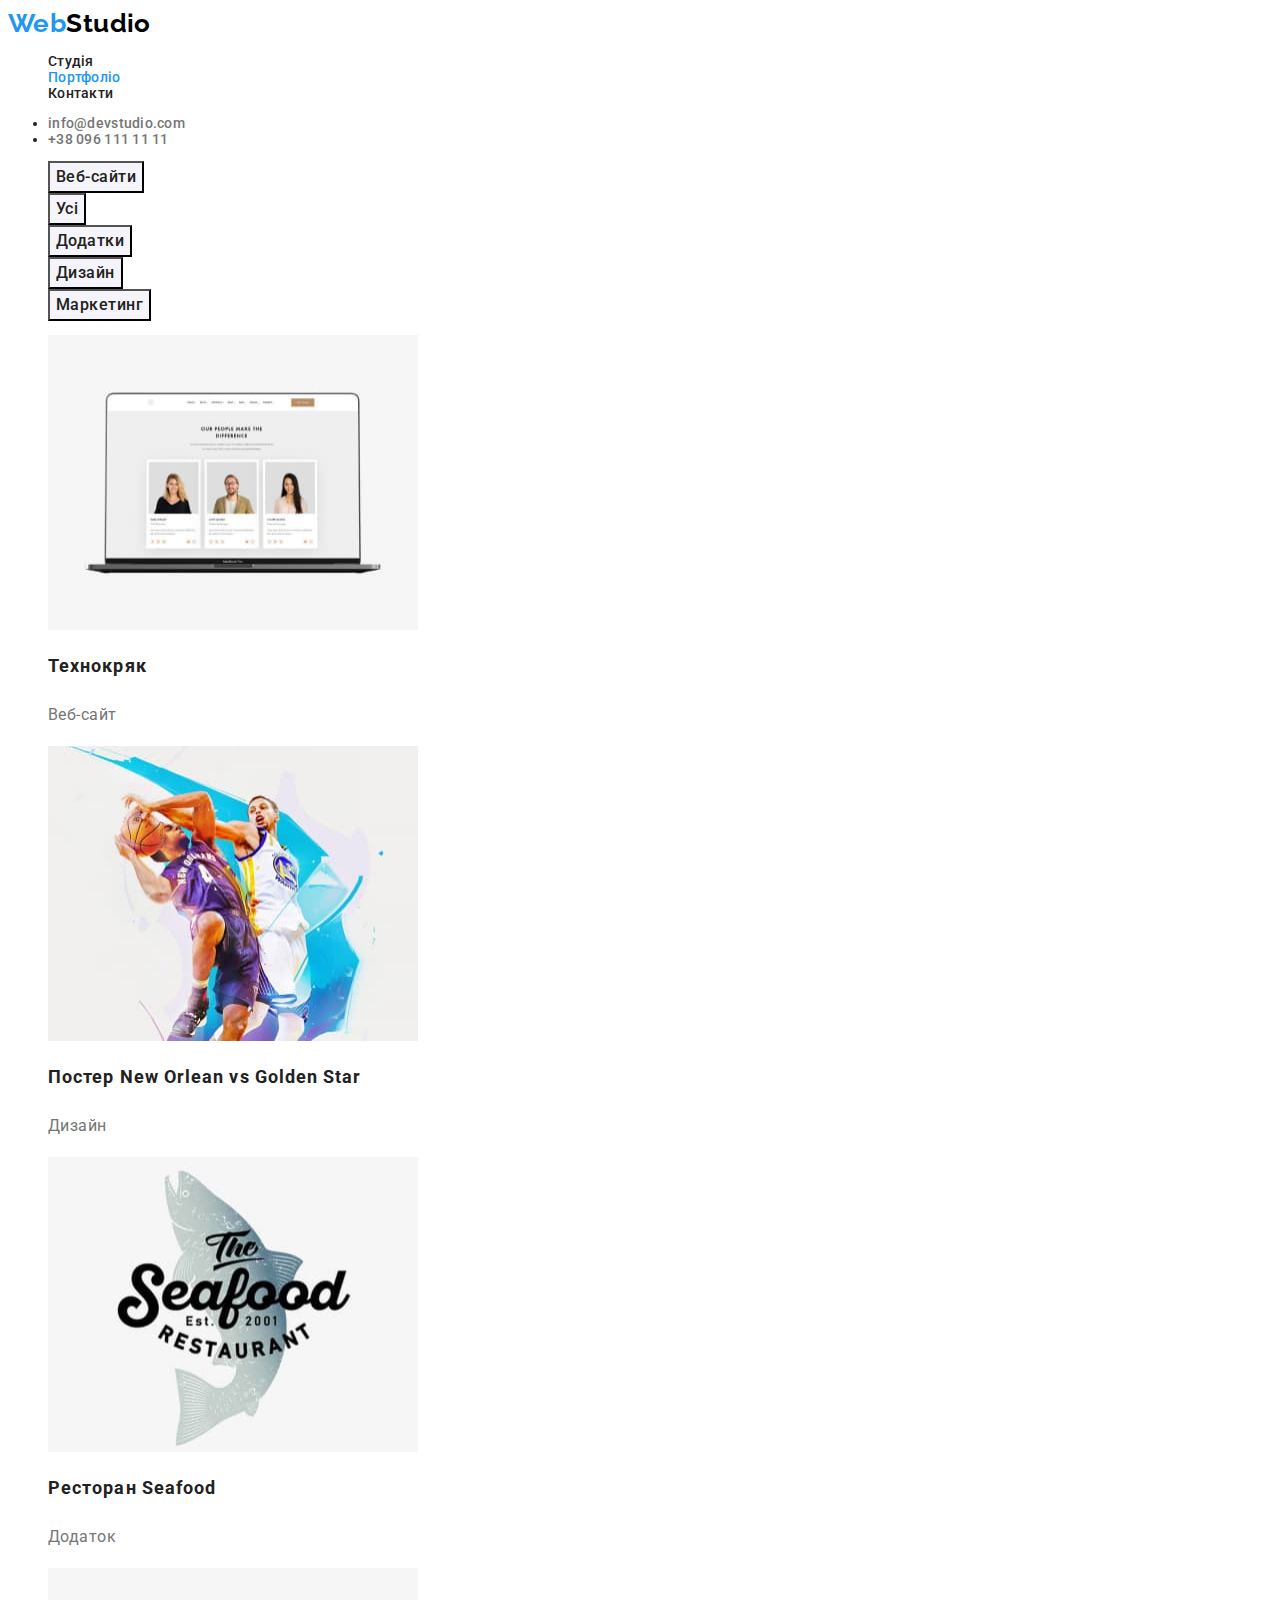
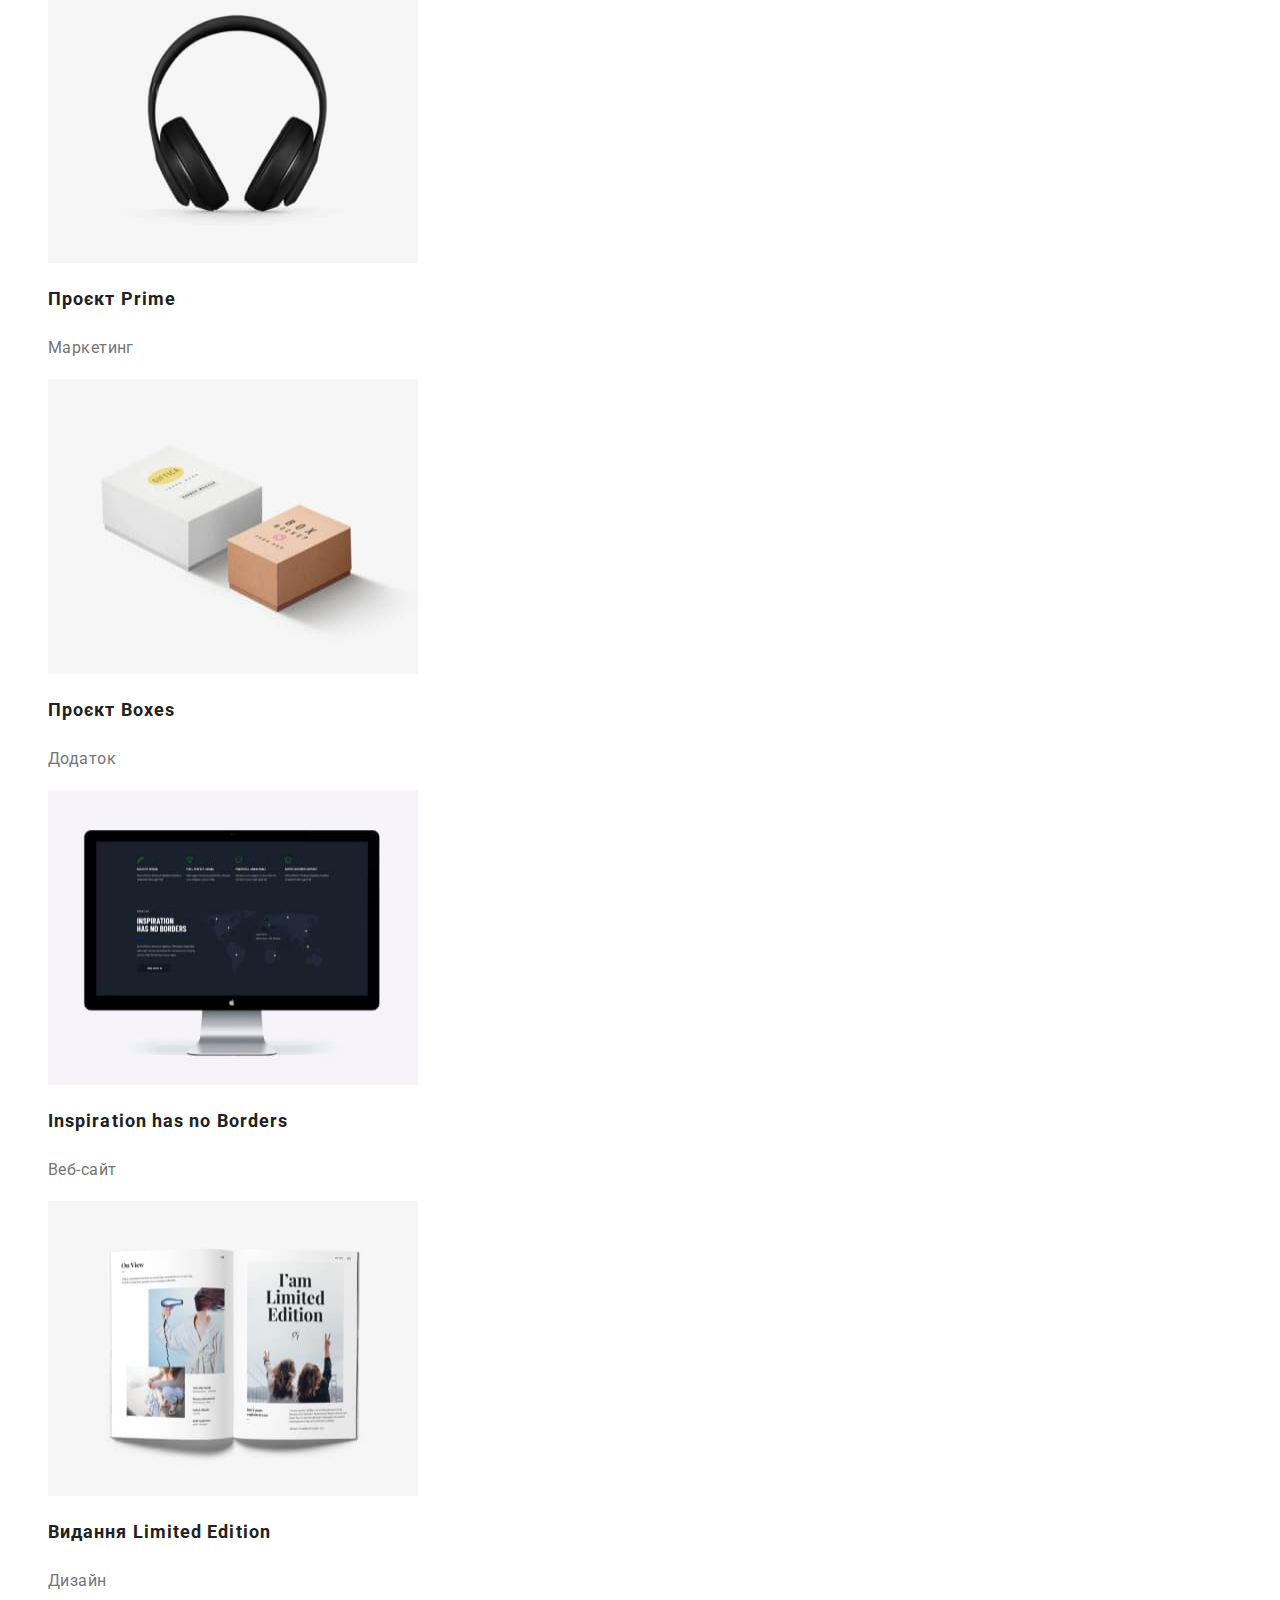
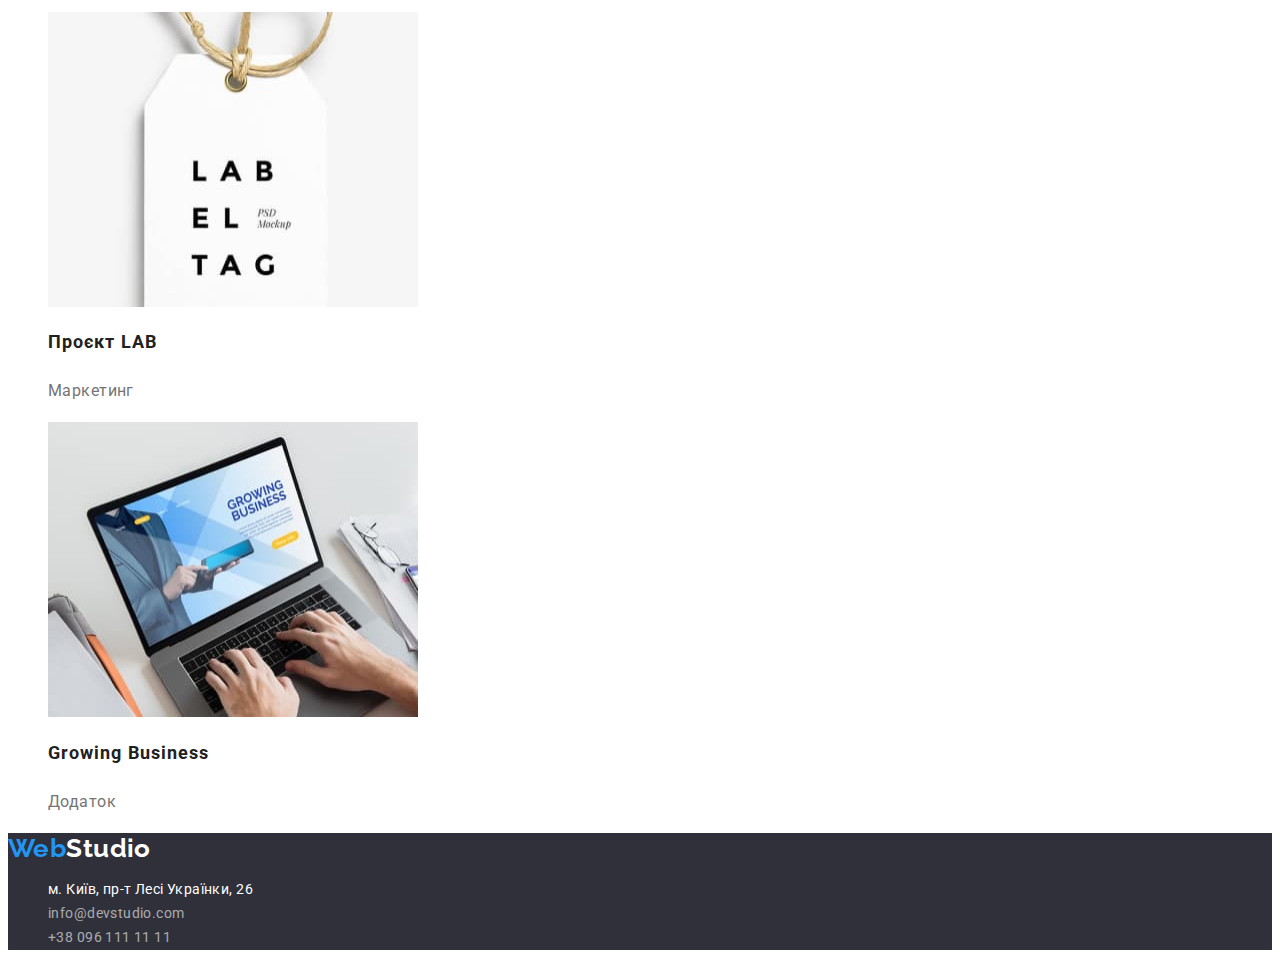
==== portfolio.html @ 7720a864 "Initial commit" ====
<!DOCTYPE html>
<html lang="uk">
<head>
    <meta charset="UTF-8">
    <meta http-equiv="X-UA-Compatible" content="IE=edge">
    <meta name="viewport" content="width=device-width, initial-scale=1.0">
    <title>Портфоліо</title>
    <link href="https://fonts.googleapis.com/css2?family=Raleway:wght@700&family=Roboto:wght@400;500;700;900&display=swap" rel="stylesheet">
    <link rel="stylesheet" href="./css/styles.css">
</head>
<body>
    <!--header-->
    <header class="header">
        <!--site logo-->
        <a lang="en" class="site-logo" href="./"><span class="site-logo-design">Web</span>Studio</a>
        <!--navigation-->
        <nav>
            <ul class="list">
                <li><a class="header-navigation-link" href="./">Студія</a></li>
                <li><a class="header-navigation-link current" href="./portfolio.html">Портфоліо</a></li>
                <li><a class="header-navigation-link" href="#">Контакти</a></li>
            </ul>
        </nav>
        <!--contacts in header-->
        <ul>
            <li><a class="header-navigation-email" href="mailto:info@devstudio.com">info@devstudio.com</a></li>
            <li><a class="header-navigation-phone" href="tel:+380961111111">+38 096 111 11 11</a></li>
        </ul>
    </header>
    <main>
        <section>
            <h1 class="projects-title">Наші проекти</h1>
            <ul class="projects-filter-buttons-list list">
                <li><button class="projects-filter-button" type="button">Веб-сайти</button></li>
                <li><button class="projects-filter-button" type="button">Усі</button></li>
                <li><button class="projects-filter-button" type="button">Додатки</button></li>
                <li><button class="projects-filter-button" type="button">Дизайн</button></li>
                <li><button class="projects-filter-button" type="button">Маркетинг</button></li>
            </ul>
            <ul class="projects list">
                <li>
                    <a class="project-link" href="#">
                        <img src="./images/technocrack.jpg" alt="Технокряк" width="370" height="295">
                        <h2 class="project-title">Технокряк</h2>
                        <p class="project-type">Веб-сайт</p>
                    </a>
                </li>
                <li>
                    <a class="project-link" href="#">
                        <img src="./images/poster_new-orlean.jpg" alt="Постер New Orlean vs Golden Star" width="370" height="295">
                        <h2 class="project-title">Постер New Orlean vs Golden Star</h2>
                        <p class="project-type">Дизайн</p>
                    </a>
                </li>
                <li>
                    <a class="project-link" href="">
                        <img src="./images/restaurant_seafood.jpg" alt="Ресторан Seafood" width="370" height="295">
                        <h2 class="project-title">Ресторан Seafood</h2>
                        <p class="project-type">Додаток</p>
                    </a>
                </li>
                <li>
                    <a class="project-link" href="#">
                        <img src="./images/project_prime.jpg" alt="Проєкт Prime" width="370" height="295">
                        <h2 class="project-title">Проєкт Prime</h2>
                        <p class="project-type">Маркетинг</p>
                    </a>
                </li>
                <li>
                    <a class="project-link" href="#">
                        <img src="./images/project_boxes.jpg" alt="Проєкт Boxes" width="370" height="295">
                        <h2 class="project-title">Проєкт Boxes</h2>
                        <p class="project-type">Додаток</p>
                    </a>
                </li>
                <li>
                    <a class="project-link" href="#">
                        <img src="./images/inspiration_has_no_borders.jpg" alt="Inspiration has no Borders" width="370" height="295">
                        <h2 class="project-title">Inspiration has no Borders</h2>
                        <p class="project-type">Веб-сайт</p>
                    </a>
                </li>
                <li>
                    <a class="project-link" href="#">
                        <img src="./images/book_limited-edition.jpg" alt="Видання Limited Edition" width="370" height="295">
                        <h2 class="project-title">Видання Limited Edition</h2>
                        <p class="project-type">Дизайн</p>
                    </a>
                </li>
                <li>
                    <a class="project-link" href="#">
                        <img src="./images/project_lab.jpg" alt="Проєкт LAB" width="370" height="295">
                        <h2 class="project-title">Проєкт LAB</h2>
                        <p class="project-type">Маркетинг</p>
                    </a>
                </li>
                <li>
                    <a class="project-link" href="#">
                        <img src="./images/growing-business.jpg" alt="Growing Business" width="370" height="295">
                        <h2 class="project-title">Growing Business</h2>
                        <p class="project-type">Додаток</p>
                    </a>
                </li>
            </ul>
        </section>
    </main>
    <!--footer-->
    <footer class="footer">
        <a lang="en" class="site-logo footer-logo" href="./"><span class="site-logo-design">Web</span>Studio</a>
        <address>
            <ul class="list">
                <li class="footer-physical-address">м. Київ, пр-т Лесі Українки, 26</li>
                <li><a class="footer-contact" href="mailto:info@devstudio.com">info@devstudio.com</a></li>
                <li><a class="footer-contact" href="tel:+380961111111">+38 096 111 11 11</a></li>
            </ul>
        </address>
    </footer>
</body>
</html>
---- css/styles.css ----
:root {
    --body-text-color: #212121;
    --header-navigation-link-hover-color: #2196F3;
    --site-logo-color: #000000;
    --header-contacts-color: #757575;
    --header-navigation-link-color: #212121;
    --header-current-color: #2196F3;
    --hero-title-color: #FFFFFF;
    --hero-button-background-color: #2196F3;
    --hero-button-background-active-color: #188CE8;
    --hero-button-text-color: #FFFFFF;
    --skill-text-color: #757575;
    --company-works-title-color: #212121;
    --company-worker-name-color: #212121;
    --company-worker-position-color: #757575;
    --projects-filter-button-background: #F5F4FA;
    --projects-filter-button-hover-color: #FFFFFF;
    --projects-filter-button-hover-background-color: #2196F3;
    --projects-filter-button-text-color: #212121;
    --projects-link-color: #212121;
    --project-title-color: #212121;
    --projects-type-color: #757575;
    --footer-logo-color: #FFFFFF;
    --footer-background-color: #2F303A;
    --footer-physical-address-color: #FFFFFF;
    --footer-contacts-color: rgba(255, 255, 255, 0.6);
    --footer-contacts-hove-focus-color: #2196F3;
}

body {
    font-family: "Roboto", sans-serif;
    font-size: 14px;
    letter-spacing: 0.03em;
    color: var(--body-text-color);
}

.list {
    list-style: none;
}

.site-logo {
    font-family: "Raleway", sans-serif;
    font-style: normal;
    font-size: 26px;
    font-weight: 700;
    line-height: 1.1923;
    text-decoration: none;
    color: var(--site-logo-color);
}

.site-logo-design {
    color: var(--header-navigation-link-hover-color);
}

.header-navigation-link {
    font-style: normal;
    font-weight: 500;
    line-height: 1.1428;
    letter-spacing: 0.02em;
    text-decoration: none;
    color: var(--header-navigation-link-color);

}

.header-navigation-email,
.header-navigation-phone {
    font-weight: 500;
    line-height: 1.1428;
    letter-spacing: 0.02em;
    text-decoration: none;
    color: var(--header-contacts-color);
}

.header-navigation-link:hover,
.header-navigation-email:hover,
.header-navigation-phone:hover,
.header-navigation-link:focus,
.header-navigation-email:focus,
.header-navigation-phone:focus {
    color: var(--header-navigation-link-hover-color);
}

.current {
    color: var(--header-current-color);
}

.hero {
    background-color: var(--footer-background-color);
}

.hero-title {
    font-weight: 900;
    font-size: 44px;
    line-height: 1.3636;
    text-align: center;
    letter-spacing: 0.06em;
    text-transform: uppercase;
    color: var(--hero-title-color);
}

.hero-button {
    background: var(--hero-button-background-color);
    font-family: "Roboto", sans-serif;
    font-style: normal;
    font-size: 16px;
    font-weight: 700;
    line-height: 1.875;
    align-items: center;
    text-align: center;
    letter-spacing: 0.06em;
    cursor: pointer;
    color: var(--hero-button-text-color);
}

.hero-button:active {
    background: var(--hero-button-background-active-color);
}

.skill-title {
    font-style: normal;
    font-size: 14px;
    line-height: 1.1428;
    text-transform: uppercase;
}

.skill-text {
    font-style: normal;
    font-weight: 400;
    line-height: 1.7142;
    color: var(--skill-text-color);
}

.company-works-title,
.company-team-title {
    font-style: normal;
    font-size: 36px;
    line-height: 1.1666;
    text-align: center;
    color: var(--company-works-title-color);
}

.company-worker-name {
    font-style: normal;
    font-size: 16px;
    font-weight: 500;
    line-height: 1.1875;
    text-align: center;
    color: var(--company-worker-name-color);
}

.company-worker-position {
    font-size: 16px;
    line-height: 19px;
    text-align: center;
    color: var(--company-worker-position-color);
}

/* hide h1 */
.projects-title,
.skills-title {
    position: absolute;
    width: 1px;
    height: 1px;
    margin: -1px;
    padding: 0;
    overflow: hidden;
    border: 0;
    clip: rect(0 0 0 0);
}

.projects-filter-button {
    background: var(--projects-filter-button-background);
    font-family: "Roboto", sans-serif;
    font-style: normal;
    font-size: 16px;
    font-weight: 500;
    line-height: 1.625;
    text-align: center;
    letter-spacing: 0.03em;
    cursor: pointer;
    color: var(--projects-filter-button-text-color);
}

.projects-filter-button:hover,
.projects-filter-button:focus {
    background: var(--projects-filter-button-hover-background-color);
    color: var(--projects-filter-button-hover-color);
}

.project-link {
    text-decoration: none;
    color: var(--projects-link-color);
}

.project-title {
    font-style: normal;
    font-size: 18px;
    line-height: 2;
    letter-spacing: 0.06em;
    color: var(--project-title-color);
}

.project-type {
    font-style: normal;
    font-size: 16px;
    line-height: 1.875;
    color: var(--projects-type-color);
}

.footer {
    background-color: var(--footer-background-color);
}

.footer-logo {
    color: var(--footer-logo-color);
}

.footer-physical-address {
    font-style: normal;
    font-size: 14px;
    line-height: 1.7142;
    color: var(--footer-physical-address-color);
}

.footer-contact {
    font-style: normal;
    line-height: 1.7142;
    text-decoration: none;
    color: var(--footer-contacts-color);
}

.footer-contact:hover,
.footer-contact:focus {
    color: var(--footer-contacts-hove-focus-color);
}
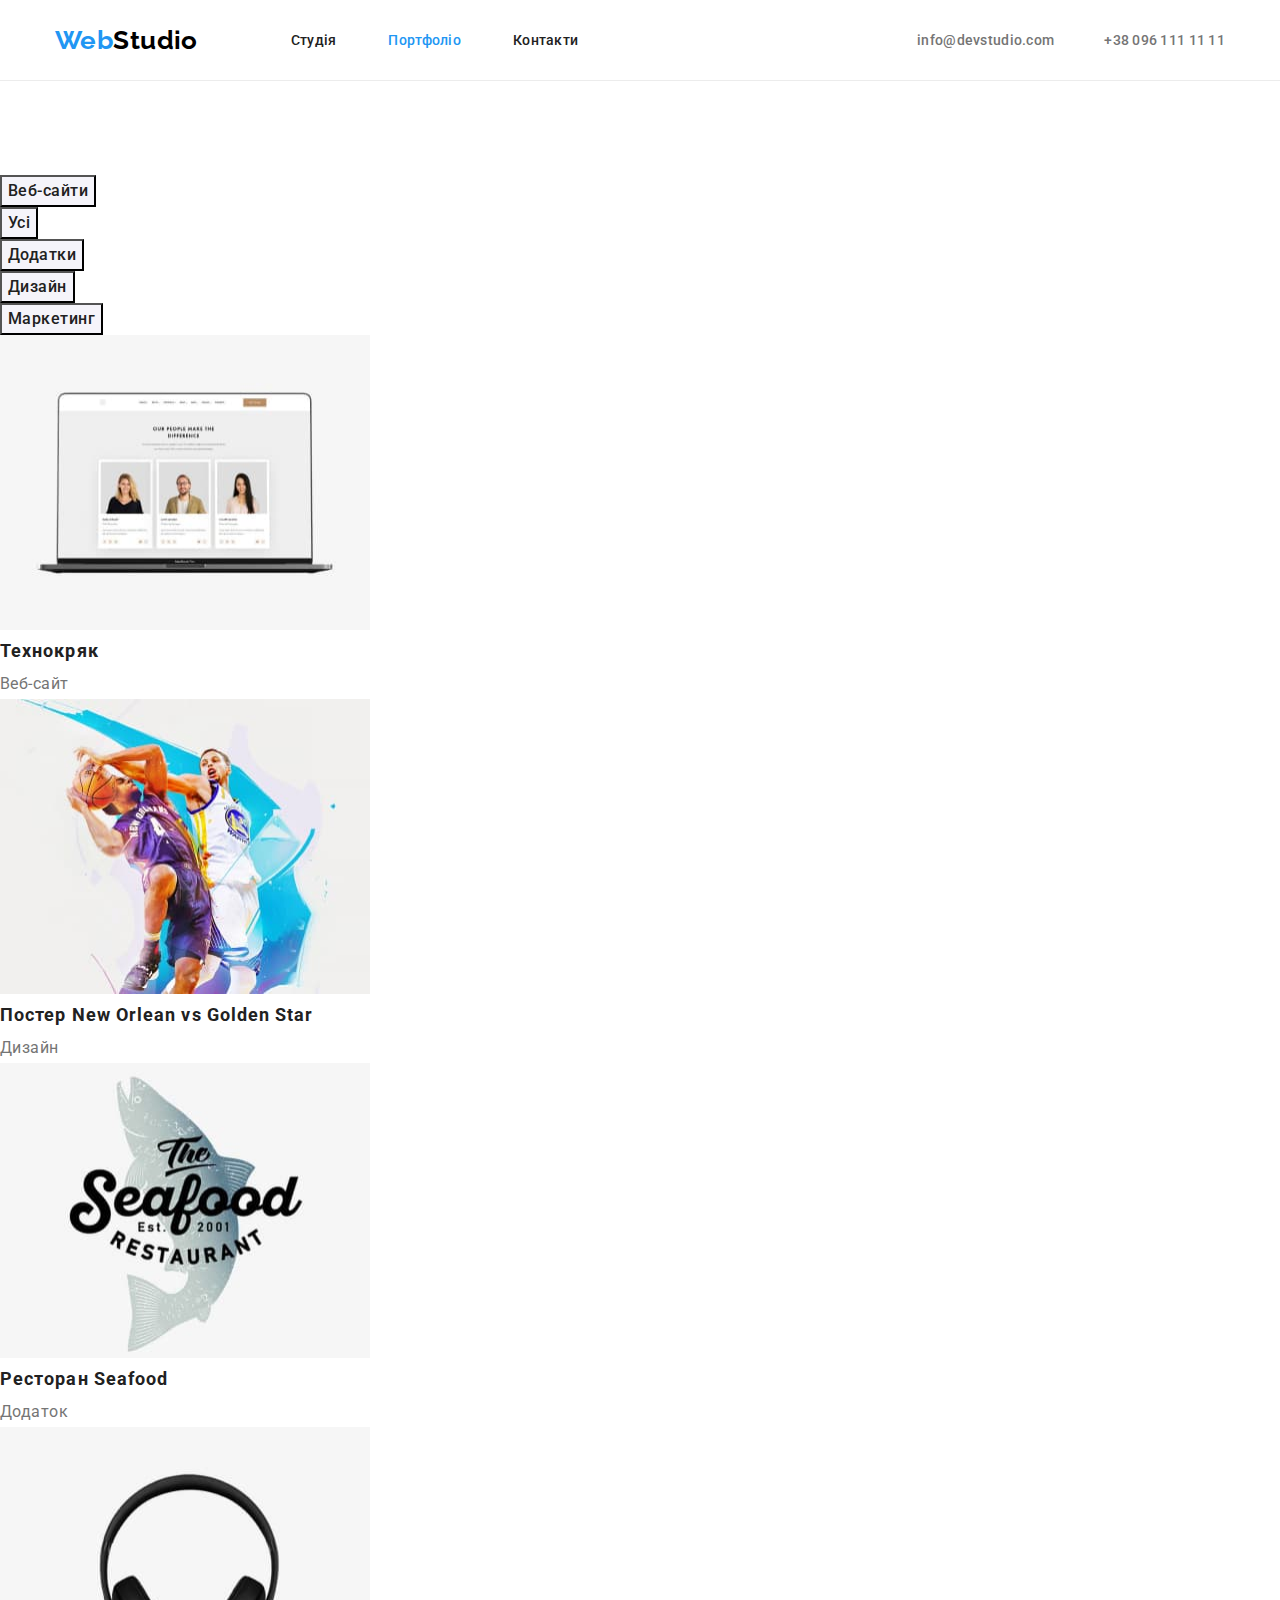
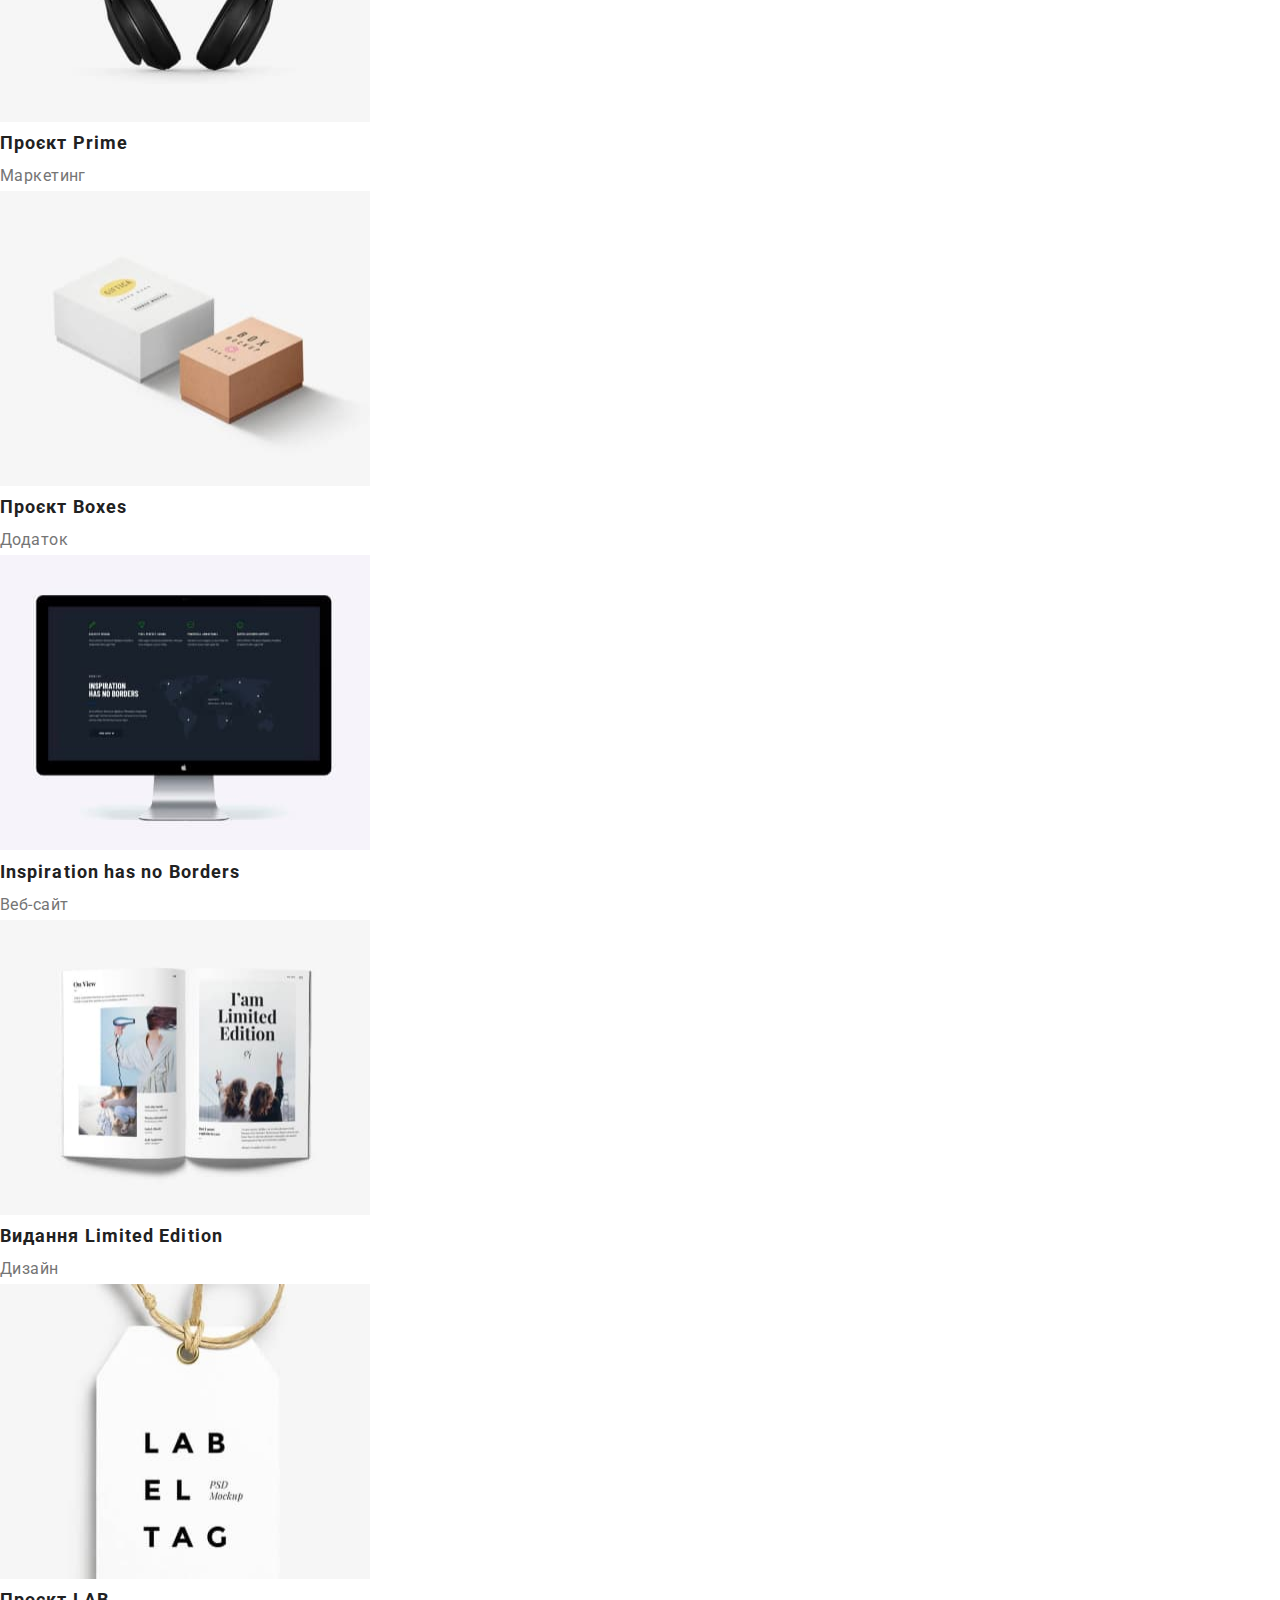
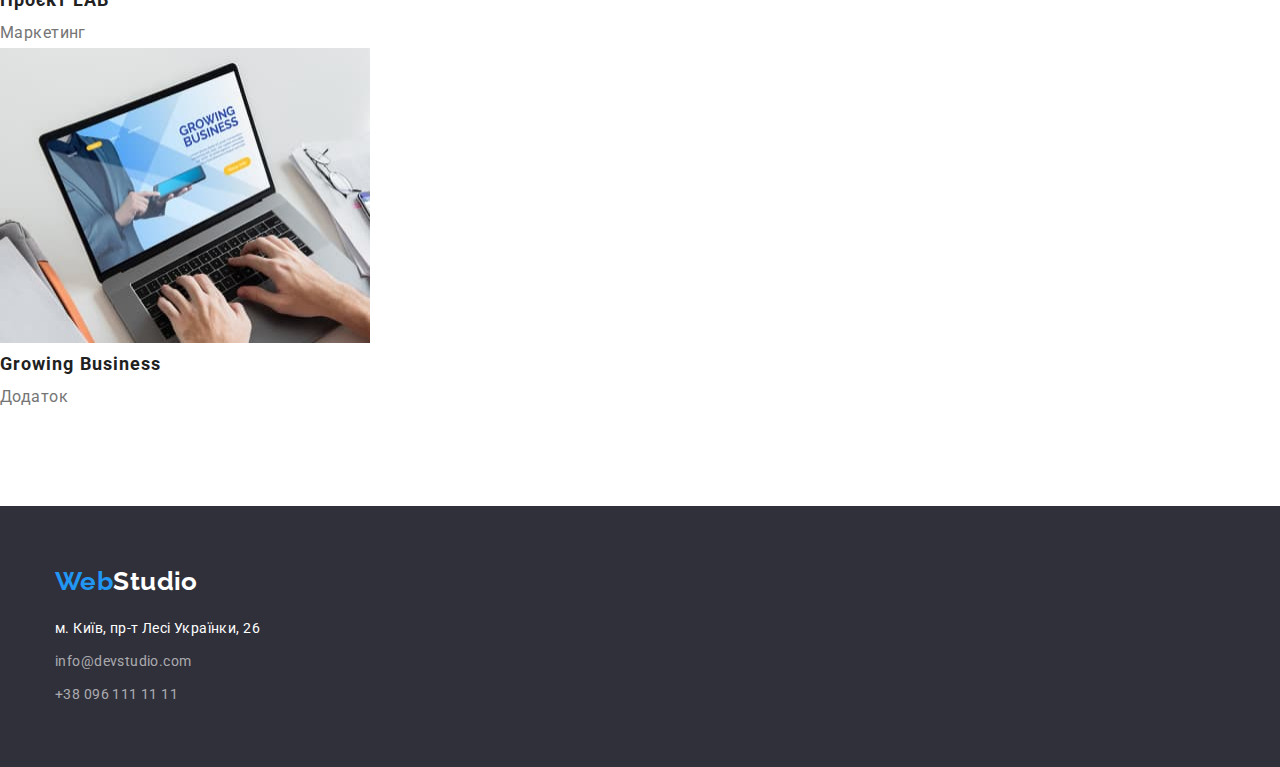
==== commit 57fc1e4a: "test index.html 31.10.2022" ====
--- a/portfolio.html
+++ b/portfolio.html
@@ -5,30 +5,38 @@
     <meta http-equiv="X-UA-Compatible" content="IE=edge">
     <meta name="viewport" content="width=device-width, initial-scale=1.0">
     <title>Портфоліо</title>
+    <link rel="preconnect" href="https://fonts.googleapis.com">
+    <link rel="preconnect" href="https://fonts.gstatic.com" crossorigin>
     <link href="https://fonts.googleapis.com/css2?family=Raleway:wght@700&family=Roboto:wght@400;500;700;900&display=swap" rel="stylesheet">
+    <link rel="stylesheet" href="https://cdnjs.cloudflare.com/ajax/libs/modern-normalize/1.1.0/modern-normalize.css"
+        integrity="sha512-Y0MM+V6ymRKN2zStTqzQ227DWhhp4Mzdo6gnlRnuaNCbc+YN/ZH0sBCLTM4M0oSy9c9VKiCvd4Jk44aCLrNS5Q=="
+        crossorigin="anonymous" referrerpolicy="no-referrer" />
     <link rel="stylesheet" href="./css/styles.css">
 </head>
 <body>
     <!--header-->
     <header class="header">
-        <!--site logo-->
-        <a lang="en" class="site-logo" href="./"><span class="site-logo-design">Web</span>Studio</a>
-        <!--navigation-->
-        <nav>
-            <ul class="list">
-                <li><a class="header-navigation-link" href="./">Студія</a></li>
-                <li><a class="header-navigation-link current" href="./portfolio.html">Портфоліо</a></li>
-                <li><a class="header-navigation-link" href="#">Контакти</a></li>
+        <div class="header-navigation container">
+            <!--site logo-->
+            <a lang="en" class="site-logo" href="./"><span class="site-logo-design">Web</span>Studio</a>
+            <!--navigation-->
+            <nav>
+                <ul class="header-navigation-links list">
+                    <li class="list-item"><a class="header-navigation-link" href="./">Студія</a></li>
+                    <li class="list-item"><a class="header-navigation-link current" href="./portfolio.html">Портфоліо</a></li>
+                    <li class="list-item"><a class="header-navigation-link" href="#">Контакти</a></li>
+                </ul>
+            </nav>
+            <!--contacts in header-->
+            <ul class="header-navigation-contacts list">
+                <li class="list-item"><a class="header-navigation-email"
+                        href="mailto:info@devstudio.com">info@devstudio.com</a></li>
+                <li class="list-item"><a class="header-navigation-phone" href="tel:+380961111111">+38 096 111 11 11</a></li>
             </ul>
-        </nav>
-        <!--contacts in header-->
-        <ul>
-            <li><a class="header-navigation-email" href="mailto:info@devstudio.com">info@devstudio.com</a></li>
-            <li><a class="header-navigation-phone" href="tel:+380961111111">+38 096 111 11 11</a></li>
-        </ul>
+        </div>
     </header>
     <main>
-        <section>
+        <section class="section">
             <h1 class="projects-title">Наші проекти</h1>
             <ul class="projects-filter-buttons-list list">
                 <li><button class="projects-filter-button" type="button">Веб-сайти</button></li>
@@ -106,14 +114,16 @@
     </main>
     <!--footer-->
     <footer class="footer">
-        <a lang="en" class="site-logo footer-logo" href="./"><span class="site-logo-design">Web</span>Studio</a>
-        <address>
-            <ul class="list">
-                <li class="footer-physical-address">м. Київ, пр-т Лесі Українки, 26</li>
-                <li><a class="footer-contact" href="mailto:info@devstudio.com">info@devstudio.com</a></li>
-                <li><a class="footer-contact" href="tel:+380961111111">+38 096 111 11 11</a></li>
-            </ul>
-        </address>
+        <div class="container">
+            <a lang="en" class="site-logo footer-logo" href="./"><span class="site-logo-design">Web</span>Studio</a>
+            <address>
+                <ul class="footer-contacts-list list">
+                    <li class="footer-physical-address">м. Київ, пр-т Лесі Українки, 26</li>
+                    <li><a class="footer-contact" href="mailto:info@devstudio.com">info@devstudio.com</a></li>
+                    <li><a class="footer-contact" href="tel:+380961111111">+38 096 111 11 11</a></li>
+                </ul>
+            </address>
+        </div>
     </footer>
 </body>
 </html>--- a/css/styles.css
+++ b/css/styles.css
@@ -5,6 +5,7 @@
     --header-contacts-color: #757575;
     --header-navigation-link-color: #212121;
     --header-current-color: #2196F3;
+    --header-border-color: #ECECEC;
     --hero-title-color: #FFFFFF;
     --hero-button-background-color: #2196F3;
     --hero-button-background-active-color: #188CE8;
@@ -21,10 +22,14 @@
     --project-title-color: #212121;
     --projects-type-color: #757575;
     --footer-logo-color: #FFFFFF;
-    --footer-background-color: #2F303A;
+    --hero-footer-background-color: #2F303A;
     --footer-physical-address-color: #FFFFFF;
     --footer-contacts-color: rgba(255, 255, 255, 0.6);
     --footer-contacts-hove-focus-color: #2196F3;
+}
+
+html {
+    box-sizing: border-box;
 }
 
 body {
@@ -34,7 +39,40 @@
     color: var(--body-text-color);
 }
 
+h1,
+h2,
+h3,
+p {
+    margin-top: 0;
+    margin-bottom: 0;
+}
+
+.container {
+    margin-left: auto;
+    margin-right: auto;
+    padding-left: 15px;
+    padding-right: 15px;
+    width: 1200px;
+}
+
+.section {
+    padding-top: 94px;
+    padding-bottom: 94px;
+}
+
+.header {
+    /* background-color: tomato; */
+    border-bottom: 1px solid var(--header-border-color);
+}
+
+.header-navigation {
+    display: flex;
+    align-items: center;
+}
+
 .list {
+    padding: 0;
+    margin: 0;
     list-style: none;
 }
 
@@ -52,7 +90,33 @@
     color: var(--header-navigation-link-hover-color);
 }
 
+.header-navigation-links {
+    display: flex;
+    margin-left: 93px;
+}
+
+.header-navigation-links .header-navigation-link,
+.header-navigation-contacts .header-navigation-email,
+.header-navigation-contacts .header-navigation-phone {
+    padding-top: 32px;
+    padding-bottom: 32px;
+}
+
+.header-navigation-links .list-item + .list-item {
+    margin-left: 52px;
+}
+
+.header-navigation-contacts .list-item + .list-item {
+    margin-left: 50px;
+}
+
+.header-navigation-contacts {
+    display: flex;
+    margin-left: auto;
+}
+
 .header-navigation-link {
+    display: block;
     font-style: normal;
     font-weight: 500;
     line-height: 1.1428;
@@ -64,6 +128,7 @@
 
 .header-navigation-email,
 .header-navigation-phone {
+    display: block;
     font-weight: 500;
     line-height: 1.1428;
     letter-spacing: 0.02em;
@@ -85,10 +150,12 @@
 }
 
 .hero {
-    background-color: var(--footer-background-color);
+    text-align: center;
+    background-color: var(--hero-footer-background-color);
 }
 
 .hero-title {
+    margin-bottom: 30px;
     font-weight: 900;
     font-size: 44px;
     line-height: 1.3636;
@@ -100,6 +167,8 @@
 
 .hero-button {
     background: var(--hero-button-background-color);
+    width: 216px;
+    height: 50px;
     font-family: "Roboto", sans-serif;
     font-style: normal;
     font-size: 16px;
@@ -110,13 +179,28 @@
     letter-spacing: 0.06em;
     cursor: pointer;
     color: var(--hero-button-text-color);
+    border: none;
+    border-radius: 4px;
 }
 
 .hero-button:active {
     background: var(--hero-button-background-active-color);
 }
 
+.company-skills-list {
+    display: flex;
+}
+
+.company-skills-list .skill + .skill {
+    margin-left: 30px;
+}
+
+.skill {
+    width: 270px;
+}
+
 .skill-title {
+    margin-bottom: 10px;
     font-style: normal;
     font-size: 14px;
     line-height: 1.1428;
@@ -130,8 +214,17 @@
     color: var(--skill-text-color);
 }
 
+.company-works-list {
+    display: flex;
+}
+
+.company-works-list .work + .work {
+    margin-left: 30px;
+}
+
 .company-works-title,
 .company-team-title {
+    margin-bottom: 50px;
     font-style: normal;
     font-size: 36px;
     line-height: 1.1666;
@@ -139,7 +232,25 @@
     color: var(--company-works-title-color);
 }
 
+.company-worker-list {
+    display: flex;
+}
+
+.company-worker-list .team-card + .team-card{
+    margin-left: 30px;
+}
+
+.team-card {
+    /* background-color: red;
+    border: 2px solid black; */
+    box-shadow: 0px 1px 3px rgba(0, 0, 0, 0.12), 0px 1px 1px rgba(0, 0, 0, 0.14), 0px 2px 1px rgba(0, 0, 0, 0.2);
+    border-bottom-left-radius: 4px;
+    border-bottom-right-radius: 4px;
+}
+
 .company-worker-name {
+    padding-top: 30px;
+    margin-bottom: 10px;
     font-style: normal;
     font-size: 16px;
     font-weight: 500;
@@ -149,13 +260,14 @@
 }
 
 .company-worker-position {
+    padding-bottom: 30px;
     font-size: 16px;
     line-height: 19px;
     text-align: center;
     color: var(--company-worker-position-color);
 }
 
-/* hide h1 */
+/* hide h1, h2 */
 .projects-title,
 .skills-title {
     position: absolute;
@@ -208,14 +320,27 @@
 }
 
 .footer {
-    background-color: var(--footer-background-color);
+    background-color: var(--hero-footer-background-color);
 }
 
 .footer-logo {
+    display: block;
+    padding-top: 60px;
+    margin-bottom: 20px;
     color: var(--footer-logo-color);
 }
 
+.footer-contacts-list {
+    padding-bottom: 60px;
+}
+
+.footer-contacts-list li:not(:last-child) {
+    margin-bottom: 9px;
+}
+
 .footer-physical-address {
+    display: block;
+    margin-bottom: 9px;
     font-style: normal;
     font-size: 14px;
     line-height: 1.7142;
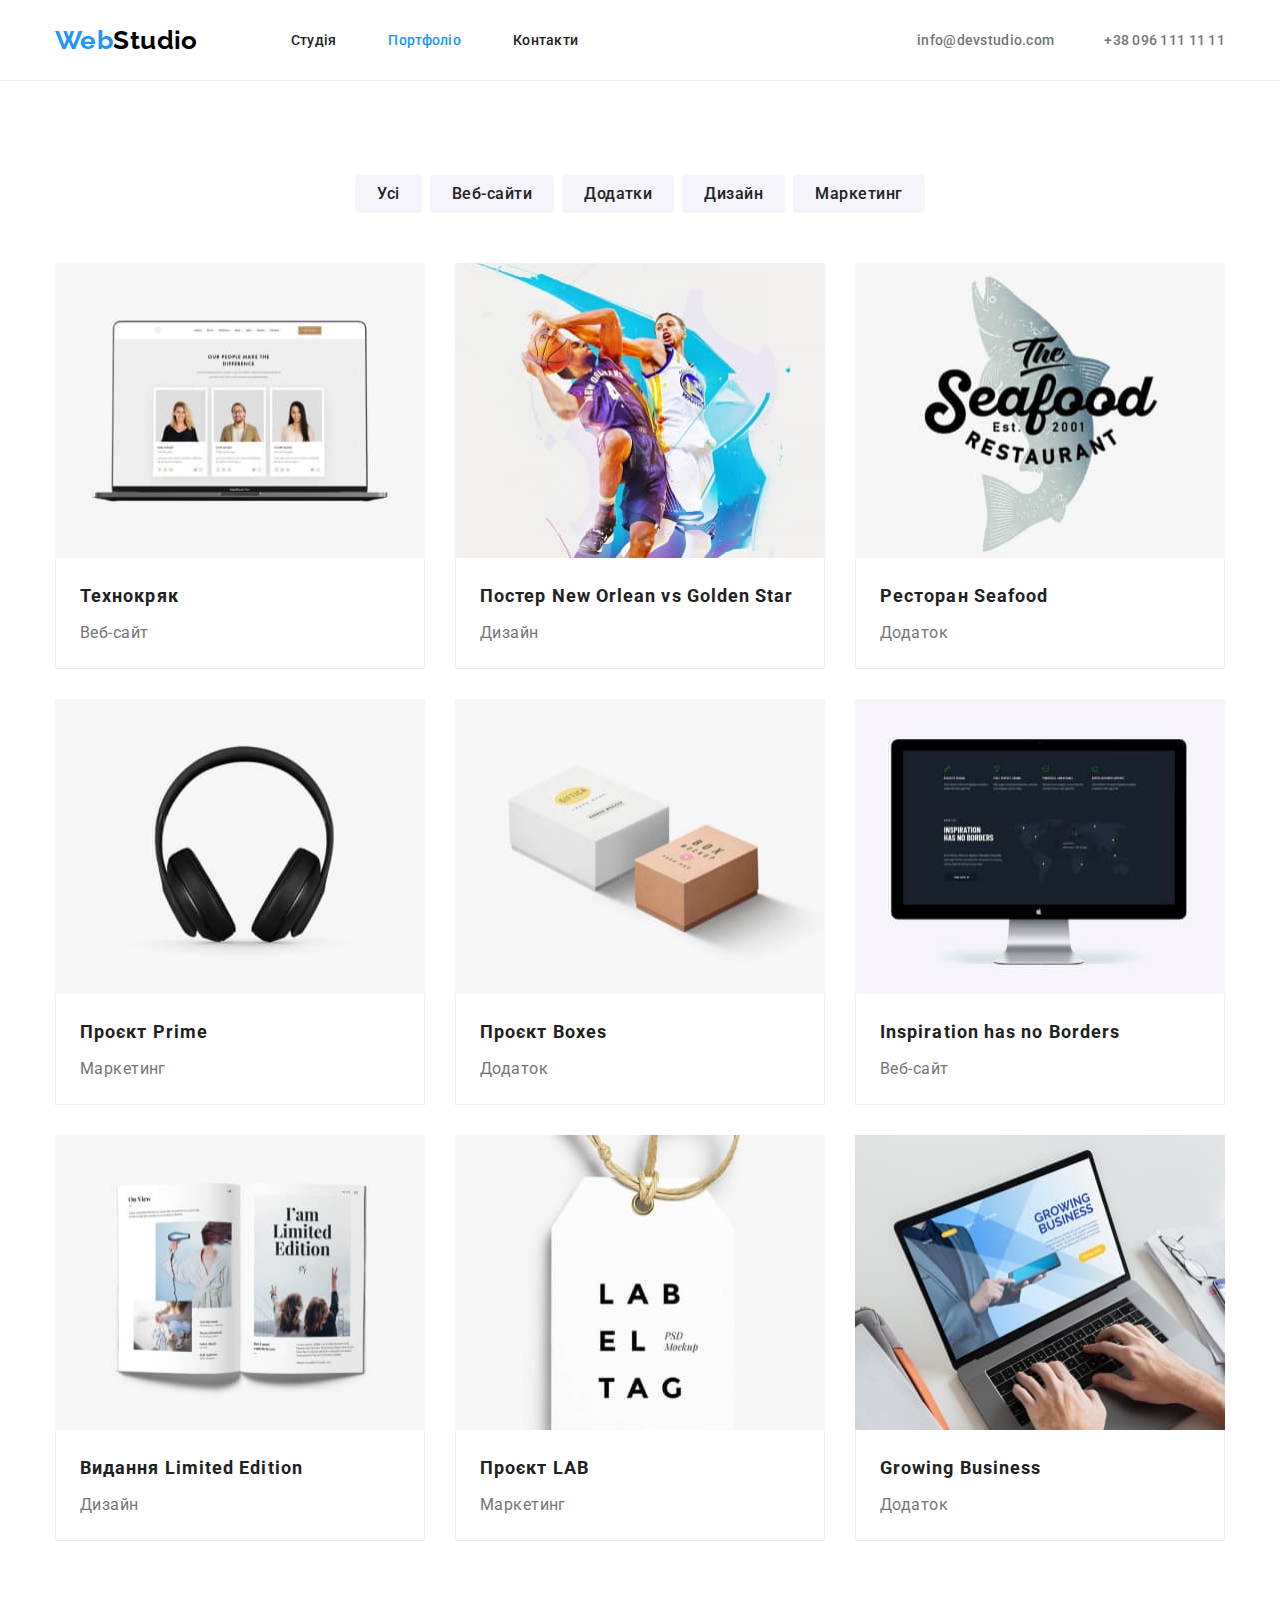
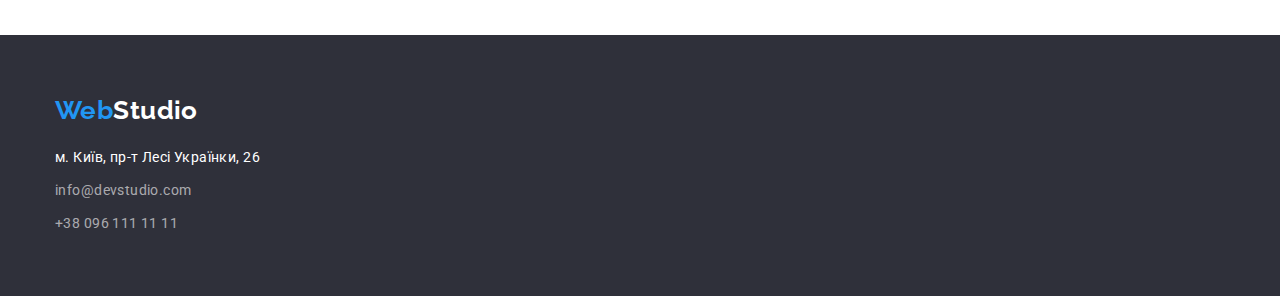
==== commit 82b2e7c4: "Updates" ====
--- a/portfolio.html
+++ b/portfolio.html
@@ -8,9 +8,7 @@
     <link rel="preconnect" href="https://fonts.googleapis.com">
     <link rel="preconnect" href="https://fonts.gstatic.com" crossorigin>
     <link href="https://fonts.googleapis.com/css2?family=Raleway:wght@700&family=Roboto:wght@400;500;700;900&display=swap" rel="stylesheet">
-    <link rel="stylesheet" href="https://cdnjs.cloudflare.com/ajax/libs/modern-normalize/1.1.0/modern-normalize.css"
-        integrity="sha512-Y0MM+V6ymRKN2zStTqzQ227DWhhp4Mzdo6gnlRnuaNCbc+YN/ZH0sBCLTM4M0oSy9c9VKiCvd4Jk44aCLrNS5Q=="
-        crossorigin="anonymous" referrerpolicy="no-referrer" />
+    <link rel="stylesheet" href="https://cdnjs.cloudflare.com/ajax/libs/modern-normalize/1.1.0/modern-normalize.css">
     <link rel="stylesheet" href="./css/styles.css">
 </head>
 <body>
@@ -36,80 +34,101 @@
         </div>
     </header>
     <main>
-        <section class="section">
-            <h1 class="projects-title">Наші проекти</h1>
-            <ul class="projects-filter-buttons-list list">
-                <li><button class="projects-filter-button" type="button">Веб-сайти</button></li>
-                <li><button class="projects-filter-button" type="button">Усі</button></li>
-                <li><button class="projects-filter-button" type="button">Додатки</button></li>
-                <li><button class="projects-filter-button" type="button">Дизайн</button></li>
-                <li><button class="projects-filter-button" type="button">Маркетинг</button></li>
-            </ul>
-            <ul class="projects list">
-                <li>
-                    <a class="project-link" href="#">
-                        <img src="./images/technocrack.jpg" alt="Технокряк" width="370" height="295">
-                        <h2 class="project-title">Технокряк</h2>
-                        <p class="project-type">Веб-сайт</p>
-                    </a>
-                </li>
-                <li>
-                    <a class="project-link" href="#">
-                        <img src="./images/poster_new-orlean.jpg" alt="Постер New Orlean vs Golden Star" width="370" height="295">
-                        <h2 class="project-title">Постер New Orlean vs Golden Star</h2>
-                        <p class="project-type">Дизайн</p>
-                    </a>
-                </li>
-                <li>
-                    <a class="project-link" href="">
-                        <img src="./images/restaurant_seafood.jpg" alt="Ресторан Seafood" width="370" height="295">
-                        <h2 class="project-title">Ресторан Seafood</h2>
-                        <p class="project-type">Додаток</p>
-                    </a>
-                </li>
-                <li>
-                    <a class="project-link" href="#">
-                        <img src="./images/project_prime.jpg" alt="Проєкт Prime" width="370" height="295">
-                        <h2 class="project-title">Проєкт Prime</h2>
-                        <p class="project-type">Маркетинг</p>
-                    </a>
-                </li>
-                <li>
-                    <a class="project-link" href="#">
-                        <img src="./images/project_boxes.jpg" alt="Проєкт Boxes" width="370" height="295">
-                        <h2 class="project-title">Проєкт Boxes</h2>
-                        <p class="project-type">Додаток</p>
-                    </a>
-                </li>
-                <li>
-                    <a class="project-link" href="#">
-                        <img src="./images/inspiration_has_no_borders.jpg" alt="Inspiration has no Borders" width="370" height="295">
-                        <h2 class="project-title">Inspiration has no Borders</h2>
-                        <p class="project-type">Веб-сайт</p>
-                    </a>
-                </li>
-                <li>
-                    <a class="project-link" href="#">
-                        <img src="./images/book_limited-edition.jpg" alt="Видання Limited Edition" width="370" height="295">
-                        <h2 class="project-title">Видання Limited Edition</h2>
-                        <p class="project-type">Дизайн</p>
-                    </a>
-                </li>
-                <li>
-                    <a class="project-link" href="#">
-                        <img src="./images/project_lab.jpg" alt="Проєкт LAB" width="370" height="295">
-                        <h2 class="project-title">Проєкт LAB</h2>
-                        <p class="project-type">Маркетинг</p>
-                    </a>
-                </li>
-                <li>
-                    <a class="project-link" href="#">
-                        <img src="./images/growing-business.jpg" alt="Growing Business" width="370" height="295">
-                        <h2 class="project-title">Growing Business</h2>
-                        <p class="project-type">Додаток</p>
-                    </a>
-                </li>
-            </ul>
+        <section class="projects section">
+            <div class="container">
+                <h1 class="projects-title">Наші проекти</h1>
+                <ul class="projects-filter-buttons-list list">
+                    <li class="projects-filter-item"><button class="projects-filter-button" type="button">Усі</button></li>
+                    <li class="projects-filter-item"><button class="projects-filter-button" type="button">Веб-сайти</button></li>
+                    <li class="projects-filter-item"><button class="projects-filter-button" type="button">Додатки</button></li>
+                    <li class="projects-filter-item"><button class="projects-filter-button" type="button">Дизайн</button></li>
+                    <li class="projects-filter-item"><button class="projects-filter-button" type="button">Маркетинг</button></li>
+                </ul>
+                <ul class="projects-list list">
+                    <li class="projects-item">
+                        <a class="project-link" href="#">
+                            <img class="project-image" src="./images/technocrack.jpg" alt="Технокряк" width="370" height="295">
+                            <div class="project-content">
+                                <h2 class="project-title">Технокряк</h2>
+                                <p class="project-type">Веб-сайт</p>
+                            </div>
+                        </a>
+                    </li>
+                    <li class="projects-item">
+                        <a class="project-link" href="#">
+                            <img class="project-image" src="./images/poster_new-orlean.jpg" alt="Постер New Orlean vs Golden Star" width="370" height="295">
+                            <div class="project-content">
+                                <h2 class="project-title">Постер New Orlean vs Golden Star</h2>
+                                <p class="project-type">Дизайн</p>
+                            </div>
+                        </a>
+                    </li>
+                    <li class="projects-item">
+                        <a class="project-link" href="">
+                            <img class="project-image" src="./images/restaurant_seafood.jpg" alt="Ресторан Seafood" width="370" height="295">
+                            <div class="project-content">
+                                <h2 class="project-title">Ресторан Seafood</h2>
+                                <p class="project-type">Додаток</p>
+                            </div>
+                        </a>
+                    </li>
+                    <li class="projects-item">
+                        <a class="project-link" href="#">
+                            <img class="project-image" src="./images/project_prime.jpg" alt="Проєкт Prime" width="370" height="295">
+                            <div class="project-content">
+                                <h2 class="project-title">Проєкт Prime</h2>
+                                <p class="project-type">Маркетинг</p>
+                            </div>
+                        </a>
+                    </li>
+                    <li class="projects-item">
+                        <a class="project-link" href="#">
+                            <img class="project-image" src="./images/project_boxes.jpg" alt="Проєкт Boxes" width="370" height="295">
+                            <div class="project-content">
+                                <h2 class="project-title">Проєкт Boxes</h2>
+                                <p class="project-type">Додаток</p>
+                            </div>
+                        </a>
+                    </li>
+                    <li class="projects-item">
+                        <a class="project-link" href="#">
+                            <img class="project-image" src="./images/inspiration_has_no_borders.jpg" alt="Inspiration has no Borders" width="370"
+                                height="295">
+                            <div class="project-content">
+                                <h2 class="project-title">Inspiration has no Borders</h2>
+                                <p class="project-type">Веб-сайт</p>
+                            </div>
+                        </a>
+                    </li>
+                    <li class="projects-item">
+                        <a class="project-link" href="#">
+                            <img class="project-image" src="./images/book_limited-edition.jpg" alt="Видання Limited Edition" width="370" height="295">
+                           <div class="project-content">
+                                <h2 class="project-title">Видання Limited Edition</h2>
+                                <p class="project-type">Дизайн</p>
+                           </div>
+                        </a>
+                    </li>
+                    <li class="projects-item">
+                        <a class="project-link" href="#">
+                            <img class="project-image" src="./images/project_lab.jpg" alt="Проєкт LAB" width="370" height="295">
+                            <div class="project-content">
+                                <h2 class="project-title">Проєкт LAB</h2>
+                                <p class="project-type">Маркетинг</p>
+                            </div>
+                        </a>
+                    </li>
+                    <li class="projects-item">
+                        <a class="project-link" href="#">
+                            <img class="project-image" src="./images/growing-business.jpg" alt="Growing Business" width="370" height="295">
+                            <div class="project-content">
+                                <h2 class="project-title">Growing Business</h2>
+                                <p class="project-type">Додаток</p>
+                            </div>
+                        </a>
+                    </li>
+                </ul>
+            </div>
         </section>
     </main>
     <!--footer-->
--- a/css/styles.css
+++ b/css/styles.css
@@ -11,6 +11,7 @@
     --hero-button-background-active-color: #188CE8;
     --hero-button-text-color: #FFFFFF;
     --skill-text-color: #757575;
+    --company-team-background-color: #F5F4FA;
     --company-works-title-color: #212121;
     --company-worker-name-color: #212121;
     --company-worker-position-color: #757575;
@@ -21,6 +22,7 @@
     --projects-link-color: #212121;
     --project-title-color: #212121;
     --projects-type-color: #757575;
+    --projects-item-border-color: #EEEEEE;
     --footer-logo-color: #FFFFFF;
     --hero-footer-background-color: #2F303A;
     --footer-physical-address-color: #FFFFFF;
@@ -60,20 +62,19 @@
     padding-bottom: 94px;
 }
 
-.header {
-    /* background-color: tomato; */
-    border-bottom: 1px solid var(--header-border-color);
-}
-
-.header-navigation {
-    display: flex;
-    align-items: center;
-}
-
 .list {
     padding: 0;
     margin: 0;
     list-style: none;
+}
+
+.header {
+    border-bottom: 1px solid var(--header-border-color);
+}
+
+.header-navigation {
+    display: flex;
+    align-items: center;
 }
 
 .site-logo {
@@ -154,7 +155,13 @@
     background-color: var(--hero-footer-background-color);
 }
 
+.hero-container {
+    padding-top: 106px;
+    padding-bottom: 106px;
+}
+
 .hero-title {
+    display: block;
     margin-bottom: 30px;
     font-weight: 900;
     font-size: 44px;
@@ -167,8 +174,7 @@
 
 .hero-button {
     background: var(--hero-button-background-color);
-    width: 216px;
-    height: 50px;
+    padding: 10px 32px;
     font-family: "Roboto", sans-serif;
     font-style: normal;
     font-size: 16px;
@@ -196,7 +202,7 @@
 }
 
 .skill {
-    width: 270px;
+    flex-basis: calc(100% / 4);
 }
 
 .skill-title {
@@ -232,6 +238,10 @@
     color: var(--company-works-title-color);
 }
 
+.company-team {
+    background-color: var(--company-team-background-color);
+}
+
 .company-worker-list {
     display: flex;
 }
@@ -241,8 +251,6 @@
 }
 
 .team-card {
-    /* background-color: red;
-    border: 2px solid black; */
     box-shadow: 0px 1px 3px rgba(0, 0, 0, 0.12), 0px 1px 1px rgba(0, 0, 0, 0.14), 0px 2px 1px rgba(0, 0, 0, 0.2);
     border-bottom-left-radius: 4px;
     border-bottom-right-radius: 4px;
@@ -280,8 +288,19 @@
     clip: rect(0 0 0 0);
 }
 
+.projects-filter-buttons-list {
+    display: flex;
+    justify-content: center;
+    margin-bottom: 50px;
+}
+
+.projects-filter-buttons-list .projects-filter-item + .projects-filter-item {
+    margin-left: 8px;
+}
+
 .projects-filter-button {
     background: var(--projects-filter-button-background);
+    padding: 6px 22px;
     font-family: "Roboto", sans-serif;
     font-style: normal;
     font-size: 16px;
@@ -291,6 +310,8 @@
     letter-spacing: 0.03em;
     cursor: pointer;
     color: var(--projects-filter-button-text-color);
+    border: none;
+    border-radius: 4px;
 }
 
 .projects-filter-button:hover,
@@ -299,12 +320,30 @@
     color: var(--projects-filter-button-hover-color);
 }
 
+.projects-list {
+    display: flex;
+    flex-wrap: wrap;
+    margin-top: -30px;
+    margin-left: -30px;
+}
+
+.projects-item {
+    margin-top: 30px;
+    margin-left: 30px;
+    flex-basis: calc(100% / 3 - 30px);
+}
+
 .project-link {
     text-decoration: none;
     color: var(--projects-link-color);
 }
 
+.project-image {
+    display: block;
+}
+
 .project-title {
+    margin-bottom: 4px;
     font-style: normal;
     font-size: 18px;
     line-height: 2;
@@ -319,6 +358,12 @@
     color: var(--projects-type-color);
 }
 
+.project-content {
+    padding: 20px 24px;
+    border: 1px solid var(--projects-item-border-color);
+    border-top: none;
+}
+
 .footer {
     background-color: var(--hero-footer-background-color);
 }
@@ -357,4 +402,4 @@
 .footer-contact:hover,
 .footer-contact:focus {
     color: var(--footer-contacts-hove-focus-color);
-}
+}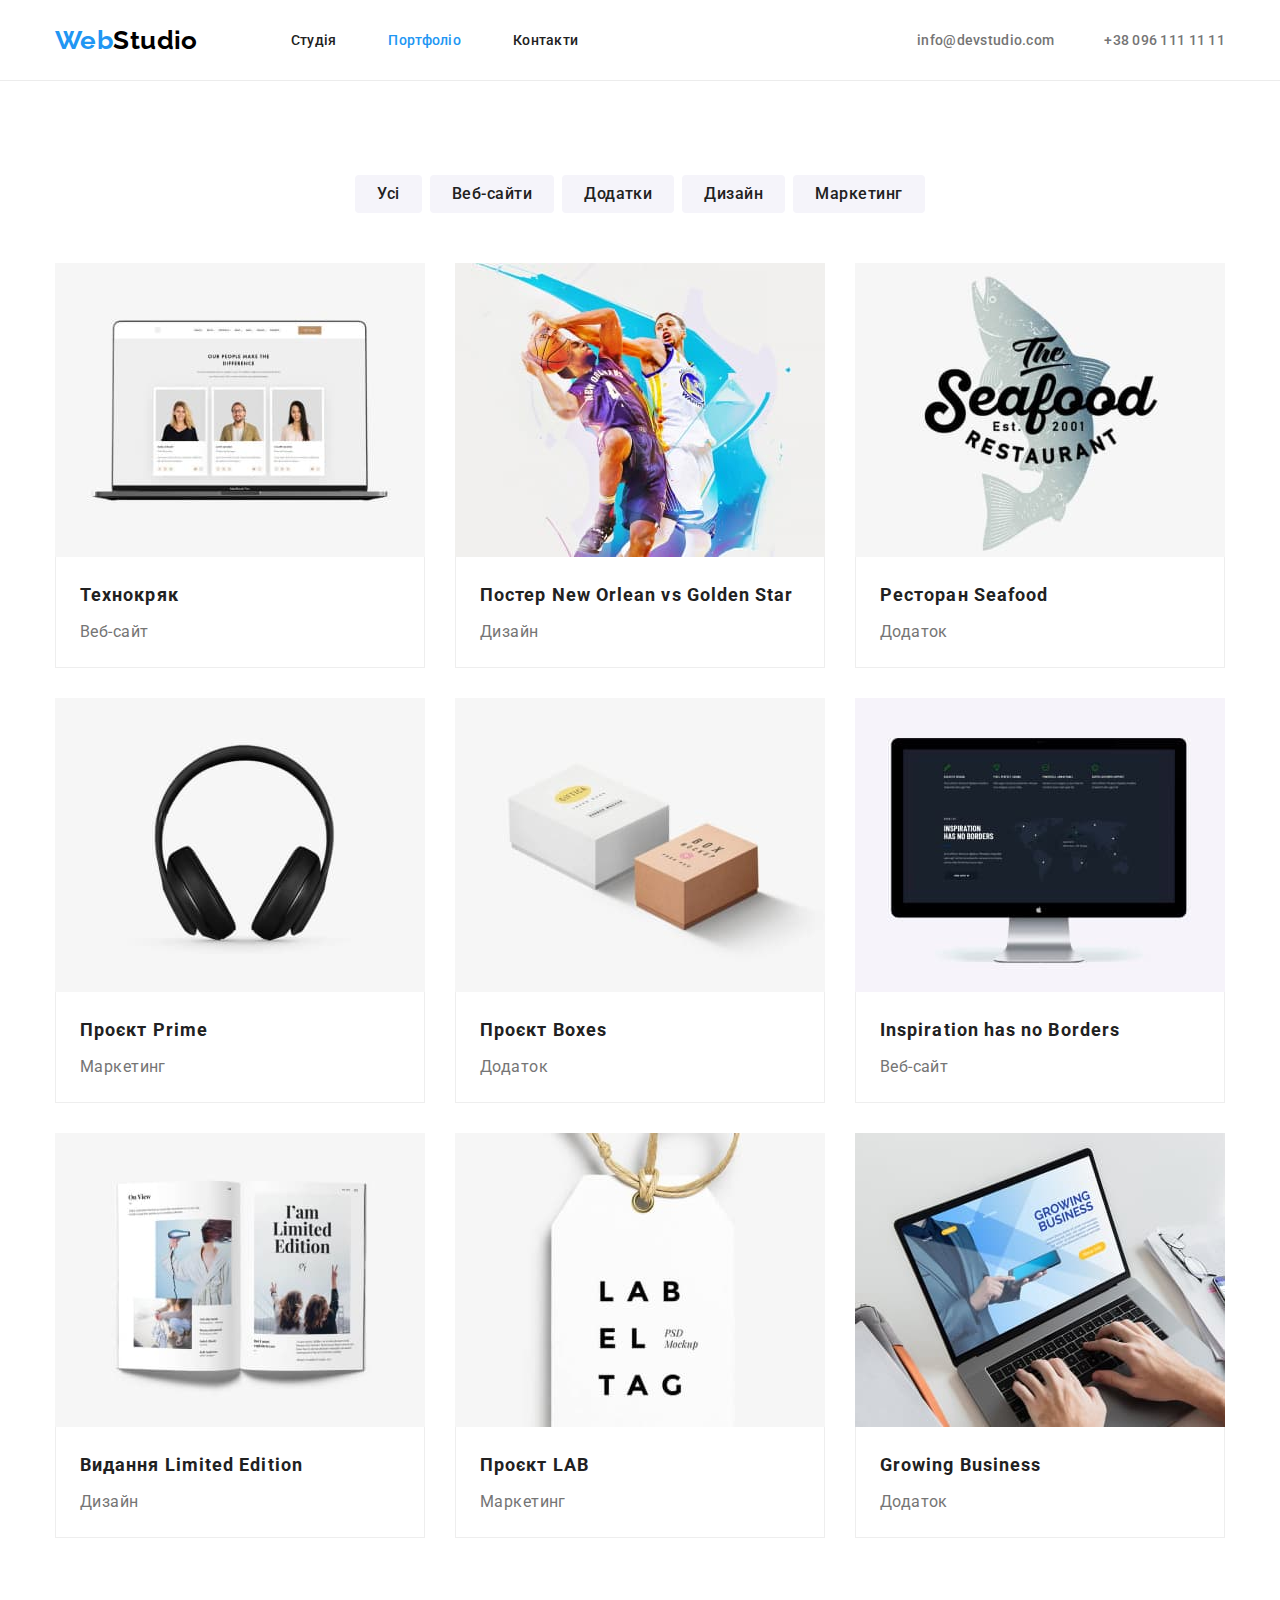
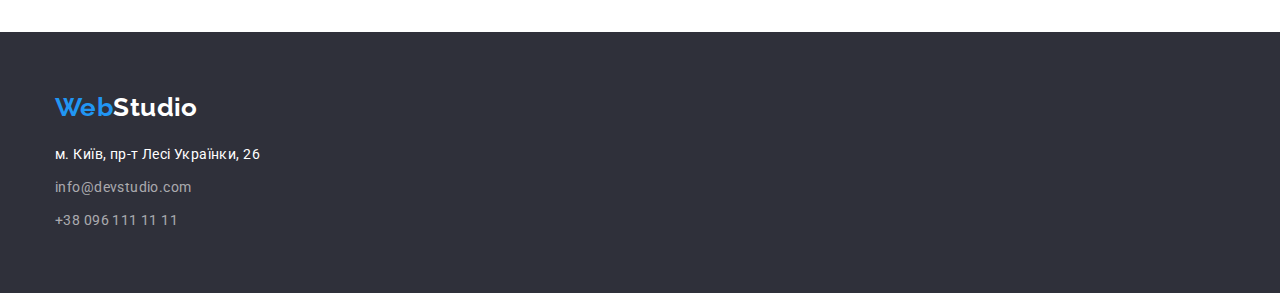
==== commit 3a6fc625: "Updates 02.11.2022 11:19" ====
--- a/portfolio.html
+++ b/portfolio.html
@@ -47,7 +47,7 @@
                 <ul class="projects-list list">
                     <li class="projects-item">
                         <a class="project-link" href="#">
-                            <img class="project-image" src="./images/technocrack.jpg" alt="Технокряк" width="370" height="295">
+                            <img src="./images/technocrack.jpg" alt="Технокряк" width="370" height="295">
                             <div class="project-content">
                                 <h2 class="project-title">Технокряк</h2>
                                 <p class="project-type">Веб-сайт</p>
@@ -56,7 +56,7 @@
                     </li>
                     <li class="projects-item">
                         <a class="project-link" href="#">
-                            <img class="project-image" src="./images/poster_new-orlean.jpg" alt="Постер New Orlean vs Golden Star" width="370" height="295">
+                            <img src="./images/poster_new-orlean.jpg" alt="Постер New Orlean vs Golden Star" width="370" height="295">
                             <div class="project-content">
                                 <h2 class="project-title">Постер New Orlean vs Golden Star</h2>
                                 <p class="project-type">Дизайн</p>
@@ -65,7 +65,7 @@
                     </li>
                     <li class="projects-item">
                         <a class="project-link" href="">
-                            <img class="project-image" src="./images/restaurant_seafood.jpg" alt="Ресторан Seafood" width="370" height="295">
+                            <img src="./images/restaurant_seafood.jpg" alt="Ресторан Seafood" width="370" height="295">
                             <div class="project-content">
                                 <h2 class="project-title">Ресторан Seafood</h2>
                                 <p class="project-type">Додаток</p>
@@ -74,7 +74,7 @@
                     </li>
                     <li class="projects-item">
                         <a class="project-link" href="#">
-                            <img class="project-image" src="./images/project_prime.jpg" alt="Проєкт Prime" width="370" height="295">
+                            <img src="./images/project_prime.jpg" alt="Проєкт Prime" width="370" height="295">
                             <div class="project-content">
                                 <h2 class="project-title">Проєкт Prime</h2>
                                 <p class="project-type">Маркетинг</p>
@@ -83,7 +83,7 @@
                     </li>
                     <li class="projects-item">
                         <a class="project-link" href="#">
-                            <img class="project-image" src="./images/project_boxes.jpg" alt="Проєкт Boxes" width="370" height="295">
+                            <img src="./images/project_boxes.jpg" alt="Проєкт Boxes" width="370" height="295">
                             <div class="project-content">
                                 <h2 class="project-title">Проєкт Boxes</h2>
                                 <p class="project-type">Додаток</p>
@@ -92,7 +92,7 @@
                     </li>
                     <li class="projects-item">
                         <a class="project-link" href="#">
-                            <img class="project-image" src="./images/inspiration_has_no_borders.jpg" alt="Inspiration has no Borders" width="370"
+                            <img src="./images/inspiration_has_no_borders.jpg" alt="Inspiration has no Borders" width="370"
                                 height="295">
                             <div class="project-content">
                                 <h2 class="project-title">Inspiration has no Borders</h2>
@@ -102,7 +102,7 @@
                     </li>
                     <li class="projects-item">
                         <a class="project-link" href="#">
-                            <img class="project-image" src="./images/book_limited-edition.jpg" alt="Видання Limited Edition" width="370" height="295">
+                            <img src="./images/book_limited-edition.jpg" alt="Видання Limited Edition" width="370" height="295">
                            <div class="project-content">
                                 <h2 class="project-title">Видання Limited Edition</h2>
                                 <p class="project-type">Дизайн</p>
@@ -111,7 +111,7 @@
                     </li>
                     <li class="projects-item">
                         <a class="project-link" href="#">
-                            <img class="project-image" src="./images/project_lab.jpg" alt="Проєкт LAB" width="370" height="295">
+                            <img src="./images/project_lab.jpg" alt="Проєкт LAB" width="370" height="295">
                             <div class="project-content">
                                 <h2 class="project-title">Проєкт LAB</h2>
                                 <p class="project-type">Маркетинг</p>
@@ -120,7 +120,7 @@
                     </li>
                     <li class="projects-item">
                         <a class="project-link" href="#">
-                            <img class="project-image" src="./images/growing-business.jpg" alt="Growing Business" width="370" height="295">
+                            <img src="./images/growing-business.jpg" alt="Growing Business" width="370" height="295">
                             <div class="project-content">
                                 <h2 class="project-title">Growing Business</h2>
                                 <p class="project-type">Додаток</p>
--- a/css/styles.css
+++ b/css/styles.css
@@ -12,6 +12,7 @@
     --hero-button-text-color: #FFFFFF;
     --skill-text-color: #757575;
     --company-team-background-color: #F5F4FA;
+    --company-team-card-color: #FFFFFF;
     --company-works-title-color: #212121;
     --company-worker-name-color: #212121;
     --company-worker-position-color: #757575;
@@ -49,6 +50,12 @@
     margin-bottom: 0;
 }
 
+img {
+    display: block;
+    max-width: 100%;
+    height: auto;
+}
+
 .container {
     margin-left: auto;
     margin-right: auto;
@@ -151,17 +158,17 @@
 }
 
 .hero {
+    padding-top: 200px;
+    padding-bottom: 200px;
     text-align: center;
     background-color: var(--hero-footer-background-color);
 }
 
-.hero-container {
-    padding-top: 106px;
-    padding-bottom: 106px;
-}
-
 .hero-title {
     display: block;
+    width: 696px;
+    margin-left: auto;
+    margin-right: auto;
     margin-bottom: 30px;
     font-weight: 900;
     font-size: 44px;
@@ -220,6 +227,10 @@
     color: var(--skill-text-color);
 }
 
+.company-works-section {
+    padding-top: 0;
+}
+
 .company-works-list {
     display: flex;
 }
@@ -251,13 +262,19 @@
 }
 
 .team-card {
+    background-color: var(--company-team-card-color);
     box-shadow: 0px 1px 3px rgba(0, 0, 0, 0.12), 0px 1px 1px rgba(0, 0, 0, 0.14), 0px 2px 1px rgba(0, 0, 0, 0.2);
     border-bottom-left-radius: 4px;
     border-bottom-right-radius: 4px;
 }
 
+.worker-description {
+    padding-top: 30px;
+    padding-bottom: 30px;
+}
+
 .company-worker-name {
-    padding-top: 30px;
+    
     margin-bottom: 10px;
     font-style: normal;
     font-size: 16px;
@@ -268,7 +285,7 @@
 }
 
 .company-worker-position {
-    padding-bottom: 30px;
+    
     font-size: 16px;
     line-height: 19px;
     text-align: center;
@@ -338,10 +355,6 @@
     color: var(--projects-link-color);
 }
 
-.project-image {
-    display: block;
-}
-
 .project-title {
     margin-bottom: 4px;
     font-style: normal;
@@ -365,18 +378,15 @@
 }
 
 .footer {
+    padding-top: 60px;
+    padding-bottom: 60px;
     background-color: var(--hero-footer-background-color);
 }
 
 .footer-logo {
     display: block;
-    padding-top: 60px;
     margin-bottom: 20px;
     color: var(--footer-logo-color);
-}
-
-.footer-contacts-list {
-    padding-bottom: 60px;
 }
 
 .footer-contacts-list li:not(:last-child) {
